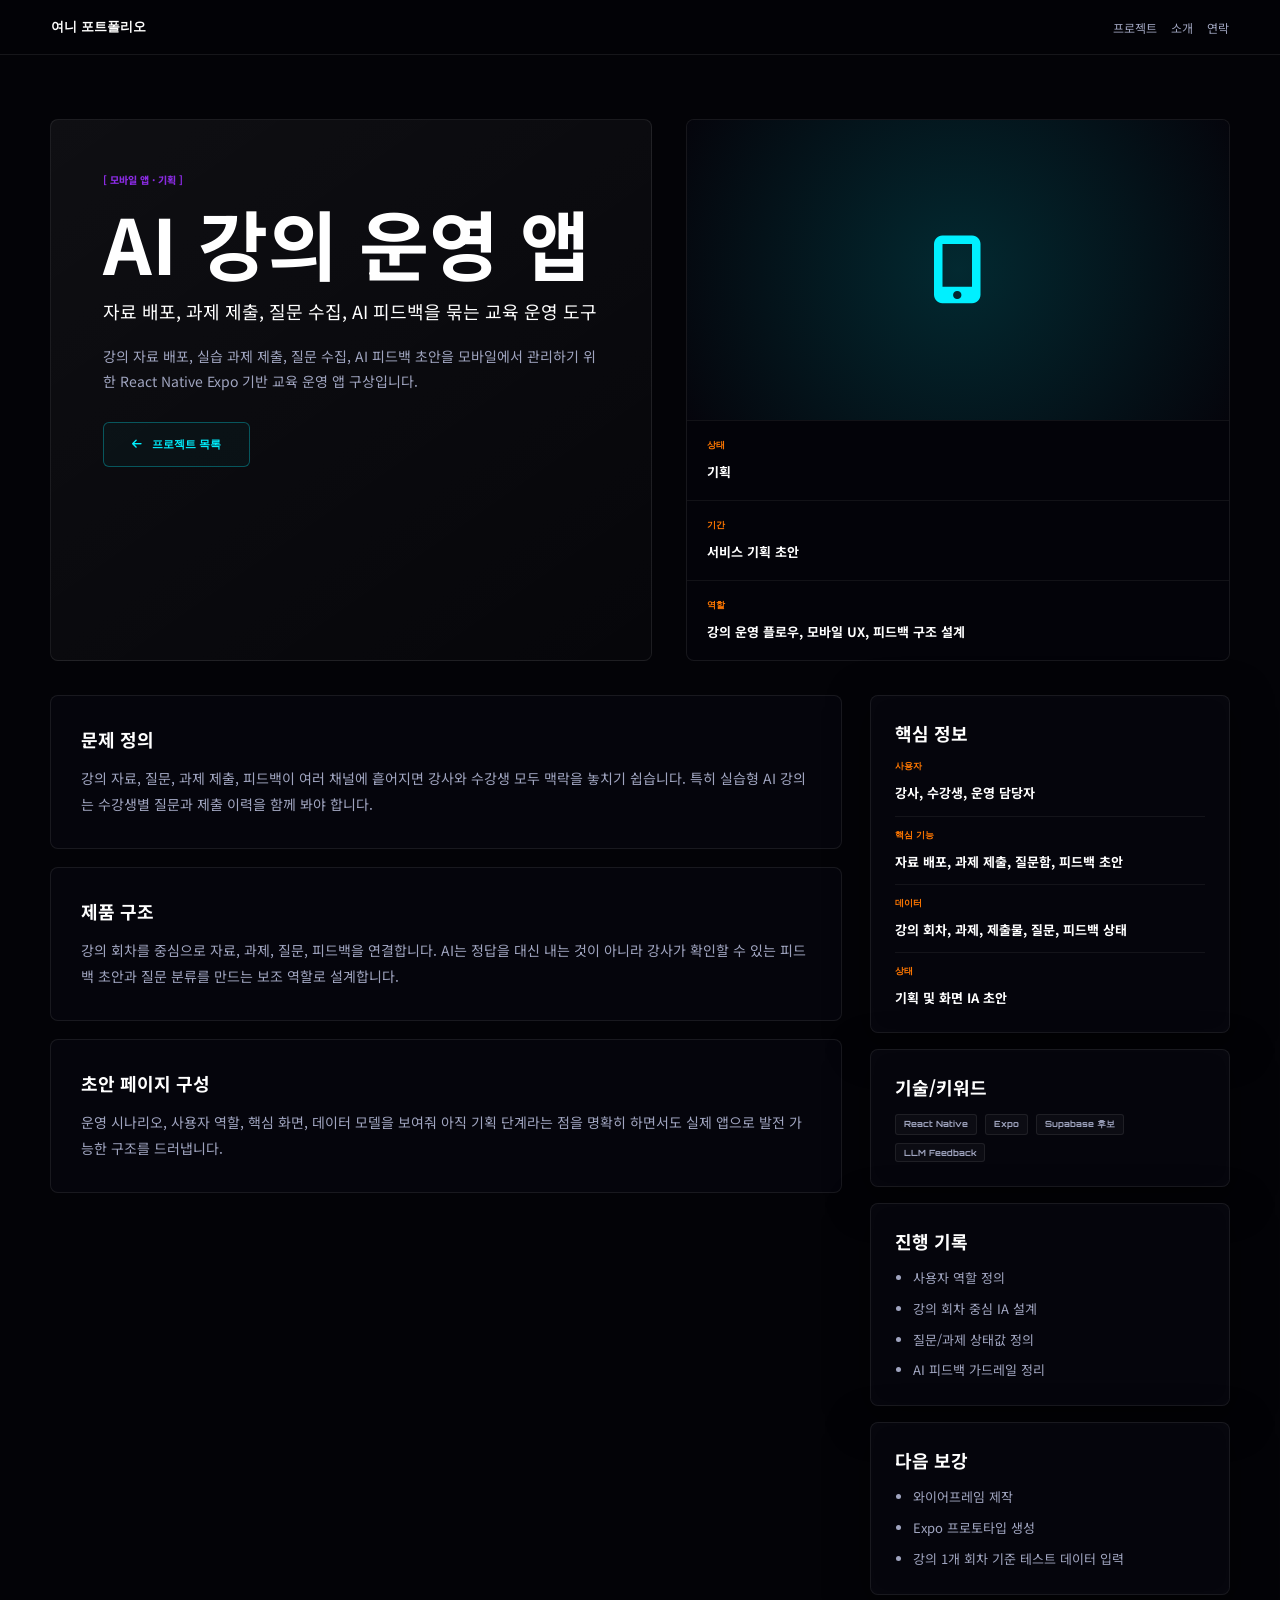
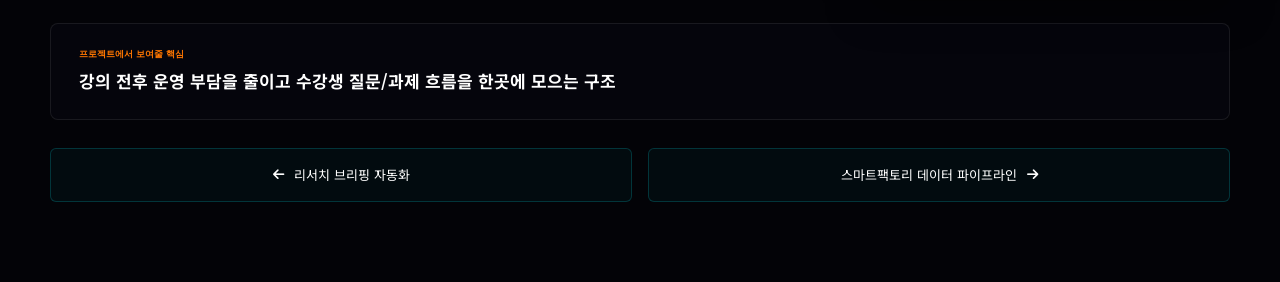
==== projects/lecture-app.html @ aa1ee716 "수정" ====
<!DOCTYPE html>
<html lang="ko">
<head>
  <meta charset="UTF-8">
  <meta name="viewport" content="width=device-width, initial-scale=1.0">
  <title>AI 강의 운영 앱 | 여니 프로젝트</title>
  <link rel="preconnect" href="https://fonts.googleapis.com">
  <link rel="preconnect" href="https://fonts.gstatic.com" crossorigin>
  <link href="https://fonts.googleapis.com/css2?family=Noto+Sans+KR:wght@300;400;500;700;900&family=Orbitron:wght@400;600;800;900&display=swap" rel="stylesheet">
  <link rel="stylesheet" href="https://cdnjs.cloudflare.com/ajax/libs/font-awesome/6.4.0/css/all.min.css">
  <link rel="stylesheet" href="../style.css?v=20260526l">
</head>
<body class="project-detail-page" data-project="lecture-app">
  <div id="project-detail-root"></div>
  <script src="../projects-data.js?v=20260526l"></script>
  <script src="../project-detail.js?v=20260526l"></script>
</body>
</html>
---- style.css ----
﻿/* ==========================================================================
   NEON HUD DESIGN SYSTEM & VARIABLES
   ========================================================================== */
:root {
  /* Color Palette */
  --bg-dark: #030307;
  --bg-dark-rgb: 3, 3, 7;
  --bg-panel: rgba(10, 10, 20, 0.45);
  
  --neon-cyan: #00f0ff;
  --neon-cyan-rgb: 0, 240, 255;
  --neon-purple: #8a2be2;
  --neon-purple-rgb: 138, 43, 226;
  --neon-pink: #ff007f;
  --neon-orange: #ff7700;
  --neon-orange-rgb: 255, 119, 0;
  
  --text-white: #ffffff;
  --text-gray: #a0a5c0;
  --text-dark: #404560;
  
  /* Fonts */
  --font-hud: 'Orbitron', sans-serif;
  --font-body: 'Noto Sans KR', sans-serif;
  
  /* Transitions */
  --transition-fast: 0.2s cubic-bezier(0.25, 0.8, 0.25, 1);
  --transition-normal: 0.4s cubic-bezier(0.25, 0.8, 0.25, 1);
  --transition-slow: 0.8s cubic-bezier(0.25, 0.8, 0.25, 1);
}

/* ==========================================================================
   RESET & BASE STYLES
   ========================================================================== */
* {
  box-sizing: border-box;
  margin: 0;
  padding: 0;
  -webkit-tap-highlight-color: transparent;
}

html, body {
  width: 100%;
  min-height: 100%;
  background-color: var(--bg-dark);
  font-family: var(--font-body);
  color: var(--text-white);
  overflow-x: hidden;
  scrollbar-width: none; /* Firefox */
}

html::-webkit-scrollbar,
body::-webkit-scrollbar {
  display: none; /* Chrome, Safari, Opera */
}

body.loading-state {
  overflow: hidden;
}

.neon-cyan { color: var(--neon-cyan); }
.neon-purple { color: var(--neon-purple); }
.neon-orange { color: var(--neon-orange); }

/* ==========================================================================
   CUSTOM HUD CURSOR
   ========================================================================== */
.custom-cursor {
  position: fixed;
  top: 0;
  left: 0;
  width: 100%;
  height: 100%;
  pointer-events: none;
  z-index: 9999;
}

.cursor-dot {
  position: absolute;
  width: 6px;
  height: 6px;
  background-color: var(--neon-cyan);
  border-radius: 50%;
  transform: translate(-50%, -50%);
  transition: width 0.1s, height 0.1s;
  box-shadow: 0 0 10px var(--neon-cyan);
}

.cursor-circle {
  position: absolute;
  width: 32px;
  height: 32px;
  border: 1px solid rgba(var(--neon-cyan-rgb), 0.3);
  border-radius: 50%;
  transform: translate(-50%, -50%);
  transition: transform 0.08s ease-out, width 0.3s, height 0.3s, border-color 0.3s;
}

.cursor-circle .crosshair-x,
.cursor-circle .crosshair-y {
  position: absolute;
  background-color: rgba(var(--neon-cyan-rgb), 0.5);
}

.cursor-circle .crosshair-x {
  top: 50%;
  left: -4px;
  width: 4px;
  height: 1px;
  transform: translateY(-50%);
}

.cursor-circle .crosshair-x::after {
  content: '';
  position: absolute;
  top: 50%;
  right: -36px;
  width: 4px;
  height: 1px;
  background-color: rgba(var(--neon-cyan-rgb), 0.5);
  transform: translateY(-50%);
}

.cursor-circle .crosshair-y {
  top: -4px;
  left: 50%;
  width: 1px;
  height: 4px;
  transform: translateX(-50%);
}

.cursor-circle .crosshair-y::after {
  content: '';
  position: absolute;
  bottom: -36px;
  left: 50%;
  width: 1px;
  height: 4px;
  background-color: rgba(var(--neon-cyan-rgb), 0.5);
  transform: translateX(-50%);
}

/* Cursor Hover States */
body.hover-link .cursor-dot {
  width: 10px;
  height: 10px;
  background-color: var(--neon-purple);
  box-shadow: 0 0 15px var(--neon-purple);
}

body.hover-link .cursor-circle {
  width: 48px;
  height: 48px;
  border-color: rgba(var(--neon-purple-rgb), 0.8);
  transform: translate(-50%, -50%) rotate(45deg);
}

/* Hide native cursor on desktop */
@media (pointer: fine) {
  html, body, a, button, select, textarea, input {
    cursor: none !important;
  }
}

/* Mobile Cursor Support */
@media (max-width: 1024px) {
  .custom-cursor {
    display: none;
  }
}

/* ==========================================================================
   SYSTEM INITIATION / LOADING SCREEN
   ========================================================================== */
.loading-screen {
  position: fixed;
  top: 0;
  left: 0;
  width: 100%;
  height: 100%;
  background-color: #020204;
  z-index: 1000;
  display: flex;
  align-items: center;
  justify-content: center;
  padding: 20px;
}

.loading-container {
  width: 100%;
  max-width: 550px;
  background: rgba(10, 10, 18, 0.85);
  border: 1px solid rgba(var(--neon-cyan-rgb), 0.2);
  border-radius: 8px;
  box-shadow: 0 0 40px rgba(0, 0, 0, 0.8), inset 0 0 20px rgba(var(--neon-cyan-rgb), 0.05);
  position: relative;
  overflow: hidden;
  backdrop-filter: blur(20px);
}

.hud-scanner {
  position: absolute;
  top: 0;
  left: 0;
  width: 100%;
  height: 2px;
  background: linear-gradient(90deg, transparent, var(--neon-cyan), transparent);
  animation: scanning 3s linear infinite;
  opacity: 0.7;
}

.terminal-header {
  background: rgba(20, 20, 35, 0.6);
  padding: 12px 20px;
  border-bottom: 1px solid rgba(var(--neon-cyan-rgb), 0.1);
  display: flex;
  align-items: center;
  gap: 8px;
}

.terminal-header .dot {
  width: 10px;
  height: 10px;
  border-radius: 50%;
  display: inline-block;
}

.terminal-header .dot.red { background-color: #ff5f56; }
.terminal-header .dot.yellow { background-color: #ffbd2e; }
.terminal-header .dot.green { background-color: #27c93f; }

.terminal-title {
  font-family: var(--font-hud);
  font-size: 11px;
  font-weight: 700;
  letter-spacing: 0;
  color: var(--text-gray);
  margin-left: auto;
}

.loading-content {
  padding: 30px;
  display: flex;
  flex-direction: column;
  align-items: center;
}

.loading-content h1 {
  font-family: var(--font-body);
  font-size: 24px;
  font-weight: 900;
  letter-spacing: 0;
  color: #fff;
  margin-bottom: 25px;
}

.progress-bar-container {
  width: 100%;
  height: 6px;
  background: rgba(255, 255, 255, 0.05);
  border-radius: 3px;
  overflow: hidden;
  margin-bottom: 20px;
  border: 1px solid rgba(255, 255, 255, 0.05);
}

.progress-bar {
  width: 0%;
  height: 100%;
  background: linear-gradient(90deg, var(--neon-purple), var(--neon-cyan));
  box-shadow: 0 0 10px var(--neon-cyan);
  transition: width 0.1s linear;
}

.status-logs {
  width: 100%;
  height: 120px;
  background: rgba(0, 0, 0, 0.4);
  border: 1px solid rgba(255, 255, 255, 0.05);
  border-radius: 4px;
  padding: 15px;
  font-family: monospace;
  font-size: 11px;
  color: var(--neon-cyan);
  overflow-y: hidden;
  margin-bottom: 25px;
  text-align: left;
}

.status-log {
  margin-bottom: 6px;
  opacity: 0;
  transform: translateY(5px);
  animation: printLog 0.3s forwards;
}

.btn-enter {
  width: 100%;
  background: transparent;
  border: 1px solid var(--neon-cyan);
  color: var(--neon-cyan);
  font-family: var(--font-body);
  font-size: 13px;
  font-weight: 800;
  padding: 14px;
  border-radius: 4px;
  letter-spacing: 0;
  transition: all 0.3s ease;
  box-shadow: 0 0 10px rgba(var(--neon-cyan-rgb), 0.1);
}

.btn-enter:not(.disabled):hover {
  background: var(--neon-cyan);
  color: #000;
  box-shadow: 0 0 20px var(--neon-cyan);
  text-shadow: none;
}

.btn-enter.disabled {
  opacity: 0.3;
  border-color: var(--text-dark);
  color: var(--text-dark);
}

/* Animations */
@keyframes scanning {
  0% { top: 0; }
  50% { top: 100%; }
  100% { top: 0; }
}

@keyframes printLog {
  to {
    opacity: 0.8;
    transform: translateY(0);
  }
}

/* ==========================================================================
   WebGL Canvas
   ========================================================================== */
.webgl-canvas {
  position: fixed;
  top: 0;
  left: 0;
  width: 100%;
  height: 100%;
  z-index: 1;
  pointer-events: none;
  background-color: var(--bg-dark);
}

body.no-webgl .webgl-canvas {
  background:
    radial-gradient(circle at 20% 20%, rgba(var(--neon-cyan-rgb), 0.14), transparent 32%),
    radial-gradient(circle at 78% 30%, rgba(var(--neon-purple-rgb), 0.13), transparent 34%),
    linear-gradient(135deg, rgba(255, 255, 255, 0.035) 1px, transparent 1px);
  background-color: var(--bg-dark);
  background-size: auto, auto, 42px 42px;
}

/* ==========================================================================
   GLOBAL HUD OVERLAY (HEADER & CONTROLS)
   ========================================================================== */
.hud-header {
  position: fixed;
  top: 0;
  left: 0;
  width: 100%;
  padding: 25px 40px;
  display: flex;
  justify-content: space-between;
  align-items: center;
  z-index: 100;
  pointer-events: auto;
}

.hud-logo-container, .hud-nav, .hud-controls {
  pointer-events: auto;
}

.hud-logo-container {
  display: flex;
  align-items: center;
  gap: 15px;
}

.hud-logo {
  font-family: var(--font-body);
  font-size: 17px;
  font-weight: 900;
  letter-spacing: 0;
  color: #fff;
  text-shadow: 0 0 8px rgba(255, 255, 255, 0.5);
}

.hud-line {
  width: 1px;
  height: 20px;
  background-color: rgba(255, 255, 255, 0.15);
}

.hud-subtitle {
  font-family: var(--font-body);
  font-size: 9px;
  font-weight: 600;
  letter-spacing: 0;
  color: var(--neon-cyan);
}

/* HUD Navigation */
.hud-nav {
  display: flex;
  background: rgba(10, 10, 20, 0.6);
  border: 1px solid rgba(255, 255, 255, 0.05);
  border-radius: 30px;
  padding: 6px;
  backdrop-filter: blur(12px);
  box-shadow: 0 4px 20px rgba(0, 0, 0, 0.3);
}

.nav-item {
  color: var(--text-gray);
  text-decoration: none;
  font-family: var(--font-body);
  font-size: 11px;
  font-weight: 700;
  letter-spacing: 0;
  padding: 8px 13px;
  border-radius: 20px;
  transition: all var(--transition-fast);
  display: flex;
  align-items: center;
  gap: 6px;
}

.nav-num {
  font-size: 8px;
  color: var(--text-dark);
  transition: color var(--transition-fast);
}

.nav-item:hover, .nav-item.active {
  color: var(--neon-cyan);
}

.nav-item.active {
  background: rgba(var(--neon-cyan-rgb), 0.1);
  border: 1px solid rgba(var(--neon-cyan-rgb), 0.2);
}

.nav-item.active .nav-num {
  color: var(--neon-cyan);
}

/* Audio Toggle Button */
.audio-btn {
  background: rgba(10, 10, 20, 0.6);
  border: 1px solid rgba(var(--neon-purple-rgb), 0.3);
  border-radius: 4px;
  color: var(--text-white);
  padding: 8px 15px;
  font-family: var(--font-hud);
  font-size: 9px;
  font-weight: 800;
  letter-spacing: 0;
  display: flex;
  align-items: center;
  gap: 8px;
  box-shadow: 0 0 10px rgba(var(--neon-purple-rgb), 0.05);
}

.audio-btn i {
  font-size: 12px;
  color: var(--neon-purple);
}

.audio-btn.active {
  border-color: var(--neon-cyan);
  box-shadow: 0 0 15px rgba(var(--neon-cyan-rgb), 0.2);
}

.audio-btn.active i {
  color: var(--neon-cyan);
  animation: pulseVolume 1.2s ease-in-out infinite alternate;
}

@keyframes pulseVolume {
  to { transform: scale(1.15); opacity: 0.8; }
}

/* ==========================================================================
   SIDE HUD INDICATOR
   ========================================================================== */
.side-hud-indicator {
  position: fixed;
  right: 40px;
  top: 50%;
  transform: translateY(-50%);
  z-index: 100;
  display: flex;
  flex-direction: column;
  align-items: center;
  gap: 20px;
  pointer-events: none;
}

.indicator-bar {
  width: 2px;
  height: 120px;
  background: rgba(255, 255, 255, 0.05);
  position: relative;
  border-radius: 1px;
}

.indicator-fill {
  width: 100%;
  height: 0%;
  background: linear-gradient(to bottom, var(--neon-purple), var(--neon-cyan));
  position: absolute;
  top: 0;
  left: 0;
  border-radius: 1px;
  box-shadow: 0 0 8px var(--neon-cyan);
  transition: height 0.1s ease-out;
}

.section-bullets {
  display: flex;
  flex-direction: column;
  gap: 15px;
  pointer-events: auto;
}

.bullet {
  width: 6px;
  height: 6px;
  background-color: var(--text-dark);
  border-radius: 50%;
  transition: all var(--transition-fast);
}

.bullet:hover, .bullet.active {
  background-color: var(--neon-cyan);
  box-shadow: 0 0 10px var(--neon-cyan);
  transform: scale(1.5);
}

.coordinate-display {
  display: flex;
  flex-direction: column;
  gap: 4px;
  font-family: var(--font-hud);
  font-size: 8px;
  font-weight: 600;
  letter-spacing: 0;
  color: var(--text-gray);
  margin-top: 10px;
  text-align: right;
}

/* ==========================================================================
   SCROLL STRUCTURE & GLOBAL SECTION LAYOUT
   ========================================================================== */
.scroll-container {
  position: relative;
  width: 100%;
  z-index: 5;
}

.panel {
  width: 100%;
  min-height: 100vh;
  display: flex;
  align-items: center;
  justify-content: center;
  position: relative;
  padding: 80px 40px;
}

.content-wrapper {
  width: 100%;
  max-width: 1200px;
  margin: 0 auto;
  pointer-events: auto;
  opacity: 1;
  transform: translateY(0);
}

/* Section Glow Accents */
.section-glow {
  position: absolute;
  width: min(500px, 75vw);
  height: min(500px, 75vw);
  border-radius: 50%;
  filter: blur(120px);
  opacity: 0.08;
  pointer-events: none;
  z-index: -1;
}

.hero-glow {
  background-color: var(--neon-cyan);
  top: 10%;
  left: 10%;
}

/* Section Header Formats */
.section-header {
  margin-bottom: 50px;
}

.section-tag {
  font-family: var(--font-body);
  font-size: 10px;
  font-weight: 800;
  letter-spacing: 0;
  color: var(--neon-purple);
  display: block;
  margin-bottom: 8px;
}

.section-title {
  font-family: var(--font-body);
  font-size: 38px;
  font-weight: 900;
  letter-spacing: 0;
  text-shadow: 0 0 15px rgba(255, 255, 255, 0.1);
}

.title-line {
  width: 60px;
  height: 2px;
  background: linear-gradient(90deg, var(--neon-purple), var(--neon-cyan));
  margin: 15px auto 0;
  border-radius: 1px;
}

/* Text Gradients */
.text-gradient-purple {
  background: linear-gradient(135deg, #fff 30%, var(--neon-purple) 100%);
  -webkit-background-clip: text;
  -webkit-text-fill-color: transparent;
}

.text-gradient-cyan {
  background: linear-gradient(135deg, #fff 30%, var(--neon-cyan) 100%);
  -webkit-background-clip: text;
  -webkit-text-fill-color: transparent;
}

/* Generic Glassmorphism Cards */
.hud-card {
  background: var(--bg-panel);
  border: 1px solid rgba(255, 255, 255, 0.05);
  border-radius: 8px;
  backdrop-filter: blur(16px);
  -webkit-backdrop-filter: blur(16px);
  box-shadow: 0 10px 40px rgba(0, 0, 0, 0.5), inset 0 0 20px rgba(255, 255, 255, 0.02);
  transition: border-color 0.4s, box-shadow 0.4s, transform 0.4s;
  overflow: hidden;
}

/* HUD Button */
.hud-btn {
  display: inline-flex;
  align-items: center;
  gap: 10px;
  padding: 14px 28px;
  border-radius: 6px;
  font-family: var(--font-hud);
  font-size: 11px;
  font-weight: 800;
  letter-spacing: 0;
  text-decoration: none;
  transition: all 0.3s ease;
  border: 1px solid rgba(255, 255, 255, 0.1);
  color: var(--text-white);
  background: rgba(255, 255, 255, 0.02);
}

.hud-btn.primary {
  background: rgba(var(--neon-cyan-rgb), 0.03);
  border-color: rgba(var(--neon-cyan-rgb), 0.3);
  color: var(--neon-cyan);
}

.hud-btn.primary:hover {
  background: var(--neon-cyan);
  color: #000;
  box-shadow: 0 0 25px rgba(var(--neon-cyan-rgb), 0.6);
  border-color: var(--neon-cyan);
  text-shadow: none;
}

.hud-btn.secondary {
  border-color: rgba(var(--neon-purple-rgb), 0.24);
  color: var(--text-white);
  background: rgba(var(--neon-purple-rgb), 0.04);
}

.hud-btn.secondary:hover {
  border-color: var(--neon-purple);
  color: #fff;
  box-shadow: 0 0 20px rgba(var(--neon-purple-rgb), 0.35);
  background: rgba(var(--neon-purple-rgb), 0.18);
}

.hud-btn.mini {
  padding: 6px 12px;
  font-size: 9px;
  border-radius: 4px;
}

/* ==========================================================================
   1. HERO SECTION
   ========================================================================== */
.hero-panel {
  position: relative;
  overflow: hidden;
}

.hero-intro-box {
  max-width: 650px;
  padding: 50px;
  background: rgba(3, 3, 8, 0.55);
  position: relative;
}

/* Corner bracket decorations */
[class^="hud-corner-"] {
  position: absolute;
  width: 16px;
  height: 16px;
  border: 2px solid var(--neon-cyan);
  pointer-events: none;
}

.hud-corner-top-left { top: 0; left: 0; border-right: none; border-bottom: none; }
.hud-corner-top-right { top: 0; right: 0; border-left: none; border-bottom: none; border-color: var(--neon-purple); }
.hud-corner-bottom-left { bottom: 0; left: 0; border-right: none; border-top: none; border-color: var(--neon-purple); }
.hud-corner-bottom-right { bottom: 0; right: 0; border-left: none; border-top: none; }

.hud-tag {
  font-family: var(--font-body);
  font-size: 10px;
  font-weight: 800;
  letter-spacing: 0;
  color: var(--neon-purple);
  margin-bottom: 20px;
  display: block;
}

.hero-title {
  font-family: var(--font-body);
  font-size: 52px;
  font-weight: 900;
  line-height: 1.1;
  letter-spacing: 0;
  margin-bottom: 25px;
}

.hero-lead {
  font-size: 15px;
  line-height: 1.7;
  color: var(--text-gray);
  margin-bottom: 24px;
  font-weight: 400;
}

.hero-signal-grid {
  display: grid;
  grid-template-columns: repeat(3, minmax(0, 1fr));
  gap: 10px;
  margin-bottom: 24px;
}

.hero-signal {
  border: 1px solid rgba(255, 255, 255, 0.08);
  background: linear-gradient(180deg, rgba(255, 255, 255, 0.045), rgba(255, 255, 255, 0.015));
  border-radius: 8px;
  padding: 13px 12px;
  min-height: 72px;
}

.signal-value {
  display: block;
  font-family: var(--font-hud);
  font-size: 18px;
  font-weight: 900;
  letter-spacing: 0;
  color: var(--neon-cyan);
  margin-bottom: 6px;
}

.signal-label {
  display: block;
  font-size: 11px;
  line-height: 1.35;
  color: var(--text-gray);
}

.hero-badge-container {
  display: flex;
  flex-wrap: wrap;
  gap: 12px;
  margin-bottom: 35px;
}

.hero-badge {
  background: rgba(255, 255, 255, 0.03);
  border: 1px solid rgba(255, 255, 255, 0.08);
  padding: 6px 14px;
  border-radius: 20px;
  font-size: 11px;
  color: var(--text-white);
  display: flex;
  align-items: center;
  gap: 8px;
}

.hero-badge i {
  color: var(--neon-cyan);
}

.hero-actions {
  display: flex;
  flex-wrap: wrap;
  gap: 12px;
}

/* Mouse Scroll Down Indicator */
.scroll-down-hint {
  position: absolute;
  bottom: 40px;
  left: 50%;
  transform: translateX(-50%);
  display: flex;
  flex-direction: column;
  align-items: center;
  gap: 10px;
  z-index: 10;
}

.scroll-text {
  font-family: var(--font-hud);
  font-size: 8px;
  font-weight: 700;
  letter-spacing: 0;
  color: var(--text-gray);
  opacity: 0.6;
}

.scroll-mouse {
  width: 18px;
  height: 30px;
  border: 1.5px solid rgba(255, 255, 255, 0.3);
  border-radius: 10px;
  position: relative;
}

.scroll-wheel {
  width: 2px;
  height: 6px;
  background-color: var(--neon-cyan);
  border-radius: 1px;
  position: absolute;
  top: 6px;
  left: 50%;
  transform: translateX(-50%);
  animation: wheelScroll 1.8s ease-in-out infinite;
}

@keyframes wheelScroll {
  0% { top: 6px; opacity: 1; }
  80% { top: 16px; opacity: 0; }
  100% { top: 6px; opacity: 0; }
}

/* ==========================================================================
   2. ABOUT SECTION
   ========================================================================== */
.about-grid {
  display: grid;
  grid-template-columns: 1.1fr 1.9fr;
  gap: 40px;
  align-items: start;
}

/* Profile Card Styling */
.profile-card {
  padding: 40px 30px;
  text-align: center;
  position: relative;
  border-color: rgba(var(--neon-cyan-rgb), 0.1);
}

.profile-card:hover {
  border-color: rgba(var(--neon-cyan-rgb), 0.3);
  box-shadow: 0 15px 40px rgba(var(--neon-cyan-rgb), 0.1);
}

.profile-glow {
  position: absolute;
  top: 0;
  left: 50%;
  width: 140px;
  height: 140px;
  background: radial-gradient(circle, rgba(var(--neon-cyan-rgb), 0.15) 0%, transparent 70%);
  transform: translateX(-50%) translateY(-30%);
  pointer-events: none;
}

.avatar-container {
  width: 110px;
  height: 110px;
  margin: 0 auto 25px;
  position: relative;
}

.avatar-hud-ring {
  position: absolute;
  top: -8px;
  left: -8px;
  width: 126px;
  height: 126px;
  border: 1px dashed rgba(var(--neon-cyan-rgb), 0.3);
  border-radius: 50%;
  animation: rotateDashed 20s linear infinite;
}

@keyframes rotateDashed {
  to { transform: rotate(360deg); }
}

.avatar-placeholder {
  width: 100%;
  height: 100%;
  border-radius: 50%;
  background: radial-gradient(circle, rgba(20, 30, 50, 0.8) 0%, rgba(5, 5, 10, 0.9) 100%);
  border: 1px solid rgba(var(--neon-cyan-rgb), 0.4);
  display: flex;
  align-items: center;
  justify-content: center;
}

.avatar-placeholder i {
  font-size: 40px;
  color: var(--neon-cyan);
  text-shadow: 0 0 15px var(--neon-cyan);
}

.profile-name {
  font-size: 22px;
  font-weight: 700;
  margin-bottom: 6px;
}

.profile-sub {
  font-size: 12px;
  color: var(--neon-cyan);
  font-family: var(--font-hud);
  letter-spacing: 0;
  margin-bottom: 25px;
}

.profile-divider {
  width: 80%;
  height: 1px;
  background: linear-gradient(90deg, transparent, rgba(255, 255, 255, 0.1), transparent);
  margin: 0 auto 25px;
}

.profile-details {
  text-align: left;
  font-size: 13px;
  line-height: 1.8;
  color: var(--text-gray);
}

.profile-details p {
  margin-bottom: 12px;
}

.profile-status-grid {
  display: grid;
  grid-template-columns: repeat(2, minmax(0, 1fr));
  gap: 10px;
  margin-top: 24px;
}

.profile-status-grid div {
  border: 1px solid rgba(var(--neon-cyan-rgb), 0.12);
  background: rgba(var(--neon-cyan-rgb), 0.025);
  border-radius: 8px;
  padding: 12px;
  text-align: left;
}

.profile-status-grid span {
  display: block;
  font-family: var(--font-hud);
  font-size: 8px;
  letter-spacing: 0;
  color: var(--neon-cyan);
  margin-bottom: 6px;
}

.profile-status-grid strong {
  display: block;
  font-size: 12px;
  line-height: 1.35;
  color: #fff;
}

/* Core Identity Cards */
.about-core-container {
  display: flex;
  flex-direction: column;
  gap: 20px;
}

.core-card {
  display: flex;
  align-items: center;
  padding: 30px;
  gap: 25px;
}

.core-card:hover {
  transform: translateX(10px);
}

.research-core { border-left: 3px solid var(--neon-purple); }
.dev-core { border-left: 3px solid var(--neon-cyan); }
.edu-core { border-left: 3px solid var(--neon-pink); }

.core-icon-box {
  width: 50px;
  height: 50px;
  border-radius: 8px;
  background: rgba(255, 255, 255, 0.02);
  border: 1px solid rgba(255, 255, 255, 0.08);
  display: flex;
  align-items: center;
  justify-content: center;
  font-size: 20px;
  flex-shrink: 0;
}

.research-core .core-icon-box i { color: var(--neon-purple); text-shadow: 0 0 10px var(--neon-purple); }
.dev-core .core-icon-box i { color: var(--neon-cyan); text-shadow: 0 0 10px var(--neon-cyan); }
.edu-core .core-icon-box i { color: var(--neon-pink); text-shadow: 0 0 10px var(--neon-pink); }

.core-text h4 {
  font-family: var(--font-hud);
  font-size: 13px;
  font-weight: 800;
  letter-spacing: 0;
  margin-bottom: 8px;
  color: #fff;
}

.core-text p {
  font-size: 13px;
  line-height: 1.7;
  color: var(--text-gray);
}

.identity-manifesto {
  margin-top: 30px;
  padding: 28px 32px;
  display: grid;
  grid-template-columns: minmax(240px, 0.85fr) 1.15fr;
  gap: 28px;
  align-items: center;
  border-color: rgba(var(--neon-cyan-rgb), 0.1);
}

.manifesto-node {
  position: relative;
  padding-left: 18px;
}

.manifesto-node::before {
  content: "";
  position: absolute;
  left: 0;
  top: 4px;
  bottom: 4px;
  width: 3px;
  border-radius: 2px;
  background: linear-gradient(180deg, var(--neon-cyan), var(--neon-purple));
  box-shadow: 0 0 14px rgba(var(--neon-cyan-rgb), 0.45);
}

.manifesto-kicker {
  display: block;
  font-family: var(--font-hud);
  font-size: 9px;
  font-weight: 800;
  letter-spacing: 0;
  color: var(--neon-purple);
  margin-bottom: 10px;
}

.manifesto-node strong {
  display: block;
  font-size: 19px;
  line-height: 1.55;
  color: #fff;
}

.identity-manifesto p {
  font-size: 13.5px;
  line-height: 1.85;
  color: var(--text-gray);
}

/* ==========================================================================
   3. RESEARCH SECTION
   ========================================================================== */
.research-panel {
  position: relative;
}

.research-visual-info {
  margin-bottom: 30px;
  text-align: center;
}

.visual-guide {
  font-size: 12px;
  color: var(--neon-cyan);
  font-style: italic;
}

.research-flow {
  display: grid;
  grid-template-columns: 1fr 44px 1fr 44px 1fr;
  align-items: stretch;
  gap: 0;
  padding: 24px;
  margin-bottom: 30px;
  border-color: rgba(var(--neon-cyan-rgb), 0.09);
}

.flow-step {
  min-height: 120px;
  padding: 18px;
  border-radius: 8px;
  background: rgba(255, 255, 255, 0.025);
}

.flow-step span {
  display: block;
  font-family: var(--font-hud);
  font-size: 10px;
  font-weight: 900;
  color: var(--neon-cyan);
  margin-bottom: 10px;
}

.flow-step strong {
  display: block;
  font-family: var(--font-hud);
  font-size: 13px;
  letter-spacing: 0;
  color: #fff;
  margin-bottom: 8px;
}

.flow-step p {
  font-size: 12.5px;
  line-height: 1.65;
  color: var(--text-gray);
}

.flow-line {
  align-self: center;
  height: 1px;
  background: linear-gradient(90deg, rgba(var(--neon-cyan-rgb), 0.2), rgba(var(--neon-purple-rgb), 0.5));
  box-shadow: 0 0 12px rgba(var(--neon-purple-rgb), 0.25);
}

.research-cards-grid {
  display: grid;
  grid-template-columns: repeat(2, 1fr);
  gap: 30px;
}

.research-card {
  padding: 35px;
  position: relative;
  border-color: rgba(var(--neon-purple-rgb), 0.1);
  transition: all 0.5s ease;
}

.research-card:hover {
  border-color: rgba(var(--neon-purple-rgb), 0.4);
  box-shadow: 0 15px 40px rgba(var(--neon-purple-rgb), 0.15);
  transform: translateY(-8px);
}

.card-num {
  font-family: var(--font-hud);
  font-size: 42px;
  font-weight: 900;
  color: rgba(255, 255, 255, 0.02);
  position: absolute;
  top: 15px;
  right: 25px;
  transition: color 0.4s;
}

.research-card:hover .card-num {
  color: rgba(var(--neon-purple-rgb), 0.15);
}

.card-title {
  font-size: 20px;
  font-weight: 700;
  margin-bottom: 15px;
  color: #fff;
}

.card-desc {
  font-size: 13px;
  line-height: 1.7;
  color: var(--text-gray);
  margin-bottom: 20px;
}

.card-tags {
  display: flex;
  flex-wrap: wrap;
  gap: 8px;
}

.card-tags span {
  font-family: var(--font-hud);
  font-size: 9px;
  font-weight: 700;
  padding: 4px 10px;
  border-radius: 4px;
  background: rgba(var(--neon-purple-rgb), 0.08);
  border: 1px solid rgba(var(--neon-purple-rgb), 0.15);
  color: var(--neon-purple);
}

/* ==========================================================================
   4. LECTURE SECTION
   ========================================================================== */
.lecture-grid {
  display: grid;
  grid-template-columns: 1.3fr 1.7fr;
  gap: 40px;
}

.stats-dashboard {
  padding: 40px;
  border-color: rgba(var(--neon-cyan-rgb), 0.1);
}

.dashboard-title {
  font-family: var(--font-hud);
  font-size: 13px;
  font-weight: 800;
  letter-spacing: 0;
  margin-bottom: 35px;
}

.stats-container {
  display: flex;
  justify-content: space-between;
  margin-bottom: 40px;
}

.stat-box {
  text-align: center;
}

.stat-num {
  font-family: var(--font-hud);
  font-size: 40px;
  font-weight: 900;
  color: #fff;
  text-shadow: 0 0 15px rgba(255, 255, 255, 0.2);
}

.stat-unit {
  font-size: 16px;
  font-weight: 700;
  color: var(--neon-cyan);
}

.stat-label {
  font-size: 11px;
  color: var(--text-gray);
  margin-top: 6px;
  font-weight: 500;
}

.dashboard-chart-sim {
  border-top: 1px solid rgba(255, 255, 255, 0.05);
  padding-top: 30px;
}

.evidence-panel {
  display: grid;
  gap: 10px;
}

.evidence-row {
  display: grid;
  grid-template-columns: 92px 1fr;
  gap: 12px;
  align-items: center;
  padding: 12px;
  border: 1px solid rgba(var(--neon-cyan-rgb), 0.1);
  background: rgba(var(--neon-cyan-rgb), 0.02);
  border-radius: 8px;
}

.evidence-label {
  font-family: var(--font-hud);
  font-size: 8px;
  font-weight: 900;
  letter-spacing: 0;
  color: var(--neon-cyan);
}

.evidence-row strong {
  font-size: 12px;
  line-height: 1.55;
  color: #fff;
}

.education-signal {
  display: flex;
  flex-wrap: wrap;
  gap: 8px;
  margin-top: 8px;
}

.education-signal span {
  display: inline-flex;
  align-items: center;
  gap: 6px;
  font-size: 10.5px;
  color: var(--text-gray);
  border: 1px solid rgba(var(--neon-cyan-rgb), 0.12);
  background: rgba(var(--neon-cyan-rgb), 0.025);
  border-radius: 4px;
  padding: 6px 9px;
}

.chart-label {
  font-size: 11px;
  color: var(--text-gray);
  margin-bottom: 8px;
}

.pull-right {
  float: right;
}

.chart-bar-container {
  width: 100%;
  height: 4px;
  background: rgba(255, 255, 255, 0.05);
  border-radius: 2px;
  margin-bottom: 20px;
  overflow: hidden;
}

.chart-bar-fill {
  height: 100%;
  background: var(--neon-cyan);
  box-shadow: 0 0 10px var(--neon-cyan);
  border-radius: 2px;
}

.chart-bar-fill.purple-fill {
  background: var(--neon-purple);
  box-shadow: 0 0 10px var(--neon-purple);
}

.lecture-details-container {
  display: flex;
  flex-direction: column;
  gap: 20px;
}

.details-card {
  padding: 30px;
}

.details-card h3 {
  font-family: var(--font-hud);
  font-size: 13px;
  font-weight: 800;
  letter-spacing: 0;
  margin-bottom: 20px;
  color: #fff;
}

.lecture-topics {
  list-style: none;
}

.lecture-topics li {
  font-size: 13px;
  line-height: 1.8;
  margin-bottom: 12px;
  color: var(--text-gray);
  display: flex;
  align-items: center;
  gap: 12px;
}

.lecture-topics li i {
  color: var(--neon-cyan);
  font-size: 12px;
}

.philosophy-text {
  font-size: 14px;
  line-height: 1.8;
  color: var(--text-gray);
  font-style: italic;
}

.lecture-format-grid {
  display: grid;
  grid-template-columns: repeat(4, minmax(0, 1fr));
  gap: 10px;
}

.lecture-format-grid span {
  min-height: 54px;
  display: flex;
  align-items: center;
  justify-content: center;
  text-align: center;
  font-size: 12px;
  font-weight: 700;
  color: #fff;
  border: 1px solid rgba(var(--neon-cyan-rgb), 0.12);
  background: rgba(var(--neon-cyan-rgb), 0.025);
  border-radius: 8px;
}

/* ==========================================================================
   5. GAME PROJECT SECTION (MAIN SHOWCASE)
   ========================================================================== */
.game-panel {
  position: relative;
  background-color: rgba(4, 8, 10, 0.4);
}

.game-ambient-overlay {
  position: absolute;
  top: 0;
  left: 0;
  width: 100%;
  height: 100%;
  background: radial-gradient(circle at 70% 30%, rgba(var(--neon-orange-rgb), 0.05) 0%, transparent 60%);
  pointer-events: none;
  z-index: 1;
}

/* Korean Traditional Typography Fusion */
.kr-traditional {
  font-family: var(--font-body);
  font-weight: 900;
  letter-spacing: 0;
  background: linear-gradient(135deg, #fff 40%, var(--neon-orange) 100%);
  -webkit-background-clip: text;
  -webkit-text-fill-color: transparent;
}

.traditional-line {
  background: linear-gradient(90deg, transparent, var(--neon-orange), transparent);
  width: 150px;
}

.game-showcase-container {
  display: grid;
  grid-template-columns: 1.3fr 1.7fr;
  gap: 40px;
  position: relative;
  z-index: 10;
}

/* Traditional UI Frame Layout */
.traditional-frame {
  padding: 40px;
  background: rgba(10, 8, 5, 0.6);
  border: 1px solid rgba(var(--neon-orange-rgb), 0.15);
  border-radius: 8px;
  box-shadow: 0 10px 40px rgba(0, 0, 0, 0.6), inset 0 0 30px rgba(var(--neon-orange-rgb), 0.02);
  backdrop-filter: blur(16px);
  -webkit-backdrop-filter: blur(16px);
  height: 100%;
}

.trad-tag {
  font-family: var(--font-hud);
  font-size: 10px;
  font-weight: 800;
  letter-spacing: 0;
  color: var(--neon-orange);
  margin-bottom: 15px;
  display: block;
}

.game-title {
  font-size: 26px;
  font-weight: 800;
  margin-bottom: 8px;
  color: #fff;
  letter-spacing: 0;
}

.game-tagline {
  font-size: 13px;
  line-height: 1.6;
  color: #e0d0b0;
  margin-bottom: 25px;
  font-weight: 300;
  font-style: italic;
}

.game-description {
  font-size: 13px;
  line-height: 1.8;
  color: var(--text-gray);
  margin-bottom: 30px;
}

.game-description p {
  margin-bottom: 15px;
}

.lore-fact-grid {
  display: grid;
  grid-template-columns: 1fr;
  gap: 8px;
  margin: 0 0 24px;
}

.lore-fact-grid div {
  border: 1px solid rgba(var(--neon-orange-rgb), 0.14);
  background: rgba(var(--neon-orange-rgb), 0.035);
  border-radius: 8px;
  padding: 11px 13px;
}

.lore-fact-grid span {
  display: block;
  font-family: var(--font-hud);
  font-size: 8px;
  font-weight: 900;
  letter-spacing: 0;
  color: var(--neon-orange);
  margin-bottom: 5px;
}

.lore-fact-grid strong {
  display: block;
  font-size: 12px;
  line-height: 1.45;
  color: #f4e6d0;
}

.game-features {
  display: grid;
  grid-template-columns: repeat(2, 1fr);
  gap: 12px;
  margin-bottom: 30px;
}

.feature-badge {
  font-size: 11px;
  color: #e0d0b0;
  background: rgba(var(--neon-orange-rgb), 0.05);
  border: 1px solid rgba(var(--neon-orange-rgb), 0.15);
  padding: 8px 12px;
  border-radius: 4px;
  display: flex;
  align-items: center;
  gap: 8px;
}

.feature-badge i {
  color: var(--neon-orange);
}

.game-roadmap {
  display: grid;
  grid-template-columns: 1fr;
  gap: 8px;
  margin: -6px 0 24px;
}

.roadmap-item {
  display: grid;
  grid-template-columns: 70px 1fr;
  align-items: center;
  gap: 12px;
  padding: 9px 12px;
  border-left: 2px solid rgba(var(--neon-orange-rgb), 0.22);
  background: rgba(0, 0, 0, 0.18);
}

.roadmap-item.active {
  border-left-color: var(--neon-orange);
  background: rgba(var(--neon-orange-rgb), 0.055);
}

.roadmap-item span {
  font-family: var(--font-hud);
  font-size: 9px;
  font-weight: 900;
  color: var(--neon-orange);
}

.roadmap-item p {
  font-size: 12px;
  line-height: 1.45;
  color: #e0d0b0;
}

.tech-stack-row {
  display: flex;
  gap: 8px;
  flex-wrap: wrap;
}

.tech-pill {
  font-family: var(--font-hud);
  font-size: 9px;
  font-weight: 800;
  background: rgba(255, 255, 255, 0.02);
  border: 1px solid rgba(255, 255, 255, 0.08);
  padding: 4px 10px;
  border-radius: 3px;
  color: var(--text-gray);
}

.game-store-links {
  display: flex;
  flex-wrap: wrap;
  gap: 10px;
  margin-top: 22px;
}

.game-store-links .hud-btn {
  padding: 11px 16px;
  font-size: 11px;
  font-family: var(--font-body);
  letter-spacing: 0;
}

/* Media Panel */
.media-box {
  border-color: rgba(var(--neon-orange-rgb), 0.15);
}

.media-header {
  background: rgba(15, 12, 10, 0.8);
  border-bottom: 1px solid rgba(var(--neon-orange-rgb), 0.15);
  padding: 12px 20px;
  display: flex;
  align-items: center;
  gap: 10px;
}

.pulse-dot {
  width: 8px;
  height: 8px;
  border-radius: 50%;
}

.pulse-dot.green {
  background-color: var(--neon-orange);
  box-shadow: 0 0 8px var(--neon-orange);
  animation: pulseGreen 1.5s infinite alternate;
}

@keyframes pulseGreen {
  to { opacity: 0.4; }
}

.media-title {
  font-family: var(--font-hud);
  font-size: 10px;
  font-weight: 800;
  letter-spacing: 0;
  color: #e0d0b0;
}

.media-display {
  width: 100%;
  height: 320px;
  position: relative;
  overflow: hidden;
}

.game-art-slide {
  position: absolute;
  top: 0;
  left: 0;
  width: 100%;
  height: 100%;
  background-size: cover;
  background-position: center;
  opacity: 0;
  transition: opacity 0.8s ease-in-out;
  display: flex;
  align-items: flex-end;
  padding: 30px;
}

.game-art-slide.active {
  opacity: 1;
}

.slide-caption {
  position: relative;
  z-index: 2;
  text-shadow: 0 2px 10px rgba(0,0,0,0.8);
}

.slide-caption h5 {
  font-size: 16px;
  font-weight: 700;
  color: #fff;
  margin-bottom: 6px;
}

.slide-caption p {
  font-size: 11px;
  color: #e0d0b0;
}

.media-controls {
  padding: 15px 20px;
  background: rgba(10, 10, 15, 0.8);
  border-top: 1px solid rgba(var(--neon-orange-rgb), 0.1);
  display: flex;
  justify-content: space-between;
  align-items: center;
}

.media-indicators {
  display: flex;
  gap: 8px;
}

.media-indicators .dot {
  width: 6px;
  height: 6px;
  background-color: var(--text-dark);
  border-radius: 50%;
  transition: all 0.3s;
}

.media-indicators .dot.active {
  background-color: var(--neon-orange);
  box-shadow: 0 0 8px var(--neon-orange);
  transform: scale(1.3);
}

.ambient-sound-status {
  padding: 15px 20px;
  background: rgba(5, 5, 8, 0.9);
  font-size: 10.5px;
  color: #e0d0b0;
  display: flex;
  align-items: center;
  gap: 12px;
  line-height: 1.5;
  border-top: 1px solid rgba(255, 255, 255, 0.03);
}

.ambient-sound-status i {
  color: var(--neon-orange);
  animation: pulseAudioInfo 1s infinite alternate;
}

@keyframes pulseAudioInfo {
  to { transform: rotate(15deg); }
}

/* ==========================================================================
   2. PROJECTS SECTION
   ========================================================================== */
.projects-grid {
  display: grid;
  grid-template-columns: repeat(2, 1fr);
  gap: 30px;
}

.project-card {
  padding: 0;
  border-color: rgba(255, 255, 255, 0.04);
  color: inherit;
  text-decoration: none;
  display: block;
  min-height: 100%;
}

.project-card:hover,
.project-card:focus-visible {
  transform: translateY(-8px);
}

.project-image-placeholder {
  width: 100%;
  height: 180px;
  background: radial-gradient(circle at 50% 50%, rgba(15, 20, 35, 0.9) 0%, rgba(5, 5, 10, 0.95) 100%);
  display: flex;
  align-items: center;
  justify-content: center;
  font-size: 44px;
  position: relative;
  border-bottom: 2px solid transparent;
}

.project-image-placeholder.border-cyan { border-bottom-color: rgba(var(--neon-cyan-rgb), 0.3); }
.project-image-placeholder.border-purple { border-bottom-color: rgba(var(--neon-purple-rgb), 0.3); }
.project-image-placeholder.border-orange { border-bottom-color: rgba(var(--neon-orange-rgb), 0.42); }

.project-cover-image {
  background-size: cover;
  background-position: center;
}

.project-overlay-glow {
  position: absolute;
  top: 0;
  left: 0;
  width: 100%;
  height: 100%;
  background: linear-gradient(180deg, transparent, rgba(var(--neon-cyan-rgb), 0.05));
  opacity: 0;
  transition: opacity 0.4s;
}

.project-card:hover .project-overlay-glow {
  opacity: 1;
}

.project-image-placeholder i {
  transition: transform 0.6s cubic-bezier(0.25, 0.8, 0.25, 1);
  color: #fff;
  opacity: 0.7;
}

.project-card:hover .project-image-placeholder i {
  transform: scale(1.2) rotate(5deg);
  opacity: 1;
}

.project-card:hover .project-image-placeholder.border-cyan i {
  color: var(--neon-cyan);
  text-shadow: 0 0 20px var(--neon-cyan);
}

.project-card:hover .project-image-placeholder.border-purple i {
  color: var(--neon-purple);
  text-shadow: 0 0 20px var(--neon-purple);
}

.project-card:hover .project-image-placeholder.border-orange,
.project-card:focus-visible .project-image-placeholder.border-orange {
  box-shadow: inset 0 -80px 120px rgba(var(--neon-orange-rgb), 0.18);
}

.project-info {
  padding: 30px;
}

.project-category {
  font-family: var(--font-hud);
  font-size: 9px;
  font-weight: 800;
  letter-spacing: 0;
  margin-bottom: 12px;
  display: block;
}

.project-name {
  font-size: 18px;
  font-weight: 700;
  color: #fff;
  margin-bottom: 12px;
}

.project-meta {
  display: flex;
  flex-wrap: wrap;
  align-items: center;
  gap: 8px;
  margin-bottom: 14px;
  font-size: 10.5px;
  line-height: 1.4;
  color: var(--text-gray);
}

.status-pill {
  display: inline-flex;
  align-items: center;
  min-height: 22px;
  padding: 3px 9px;
  border-radius: 999px;
  font-family: var(--font-hud);
  font-size: 8px;
  font-weight: 900;
  letter-spacing: 0;
}

.status-pill.planning {
  color: var(--neon-orange);
  border: 1px solid rgba(var(--neon-orange-rgb), 0.25);
  background: rgba(var(--neon-orange-rgb), 0.055);
}

.status-pill.active {
  color: var(--neon-cyan);
  border: 1px solid rgba(var(--neon-cyan-rgb), 0.25);
  background: rgba(var(--neon-cyan-rgb), 0.05);
}

.status-pill.shipped {
  color: var(--neon-purple);
  border: 1px solid rgba(var(--neon-purple-rgb), 0.28);
  background: rgba(var(--neon-purple-rgb), 0.065);
}

.project-desc {
  font-size: 13px;
  line-height: 1.7;
  color: var(--text-gray);
  margin-bottom: 20px;
}

.project-tech {
  display: flex;
  flex-wrap: wrap;
  gap: 8px;
}

.project-tech span {
  font-family: var(--font-hud);
  font-size: 8.5px;
  font-weight: 700;
  background: rgba(255, 255, 255, 0.03);
  border: 1px solid rgba(255, 255, 255, 0.08);
  padding: 3px 8px;
  border-radius: 3px;
  color: var(--text-gray);
}

.project-impact {
  margin-top: 16px;
  padding-top: 14px;
  border-top: 1px solid rgba(255, 255, 255, 0.06);
  font-size: 11.5px;
  line-height: 1.55;
  color: rgba(255, 255, 255, 0.72);
}

.project-card-link {
  margin-top: 18px;
  display: inline-flex;
  align-items: center;
  gap: 8px;
  font-family: var(--font-hud);
  font-size: 9px;
  font-weight: 900;
  letter-spacing: 0;
  color: var(--neon-cyan);
}

.project-card-link i {
  transition: transform 0.25s ease;
}

.project-card:hover .project-card-link i,
.project-card:focus-visible .project-card-link i {
  transform: translateX(4px);
}

/* ==========================================================================
   PROJECT DETAIL PAGES
   ========================================================================== */
.project-detail-page {
  min-height: 100vh;
  background:
    radial-gradient(circle at 18% 8%, rgba(var(--neon-purple-rgb), 0.16), transparent 28%),
    radial-gradient(circle at 84% 12%, rgba(var(--neon-cyan-rgb), 0.12), transparent 28%),
    var(--bg-darker);
  color: var(--text-white);
  overflow-x: hidden;
}

.detail-topbar {
  position: sticky;
  top: 0;
  z-index: 20;
  display: flex;
  justify-content: space-between;
  align-items: center;
  gap: 20px;
  padding: 18px clamp(18px, 4vw, 56px);
  background: rgba(3, 3, 7, 0.82);
  border-bottom: 1px solid rgba(255, 255, 255, 0.08);
  backdrop-filter: blur(18px);
}

.detail-logo,
.detail-topbar a {
  color: var(--text-white);
  text-decoration: none;
}

.detail-logo {
  font-family: var(--font-hud);
  font-size: 13px;
  font-weight: 900;
}

.detail-topbar nav {
  display: flex;
  gap: 14px;
  font-size: 12px;
  color: var(--text-gray);
}

.detail-topbar nav a {
  color: var(--text-gray);
}

.detail-topbar nav a:hover {
  color: var(--neon-cyan);
}

.project-detail-shell {
  width: min(1180px, calc(100% - 40px));
  margin: 0 auto;
  padding: 64px 0 80px;
}

.detail-hero {
  display: grid;
  grid-template-columns: minmax(0, 1.05fr) minmax(320px, 0.95fr);
  gap: 34px;
  align-items: stretch;
  margin-bottom: 34px;
}

.detail-hero-copy {
  border: 1px solid rgba(255, 255, 255, 0.08);
  background: linear-gradient(145deg, rgba(255, 255, 255, 0.05), rgba(255, 255, 255, 0.016));
  border-radius: 8px;
  padding: clamp(28px, 5vw, 52px);
}

.detail-hero h1 {
  font-size: clamp(38px, 7vw, 76px);
  line-height: 1.04;
  margin: 16px 0;
  letter-spacing: 0;
}

.detail-subtitle {
  font-size: 18px;
  line-height: 1.55;
  color: var(--text-light);
  margin-bottom: 18px;
}

.detail-summary {
  font-size: 14px;
  line-height: 1.8;
  color: var(--text-gray);
}

.detail-actions {
  display: flex;
  flex-wrap: wrap;
  gap: 12px;
  margin-top: 28px;
}

.detail-hero-card {
  border: 1px solid rgba(255, 255, 255, 0.08);
  border-radius: 8px;
  overflow: hidden;
  background: rgba(5, 5, 12, 0.72);
}

.detail-cover,
.detail-icon-cover {
  min-height: 300px;
  background-size: cover;
  background-position: center;
}

.detail-icon-cover {
  display: grid;
  place-items: center;
  font-size: 68px;
  color: var(--neon-cyan);
  background: radial-gradient(circle, rgba(var(--neon-cyan-rgb), 0.16), rgba(5, 5, 12, 0.92));
}

.detail-meta-grid {
  display: grid;
  grid-template-columns: 1fr;
}

.detail-meta-grid div {
  padding: 18px 20px;
  border-top: 1px solid rgba(255, 255, 255, 0.06);
}

.detail-meta-grid span,
.detail-fact span,
.detail-impact-band span {
  display: block;
  margin-bottom: 6px;
  font-family: var(--font-hud);
  font-size: 9px;
  font-weight: 900;
  color: var(--neon-orange);
}

.detail-meta-grid strong,
.detail-fact strong {
  font-size: 13px;
  line-height: 1.55;
  color: var(--text-white);
}

.detail-grid {
  display: grid;
  grid-template-columns: minmax(0, 1fr) 360px;
  gap: 28px;
  align-items: start;
}

.detail-main {
  display: grid;
  gap: 18px;
}

.detail-section-block,
.detail-card,
.detail-impact-band {
  border: 1px solid rgba(255, 255, 255, 0.08);
  border-radius: 8px;
  background: rgba(8, 8, 16, 0.74);
}

.detail-section-block {
  padding: 30px;
}

.detail-section-block h2,
.detail-card h2 {
  font-size: 18px;
  margin-bottom: 14px;
}

.detail-section-block p {
  color: var(--text-gray);
  line-height: 1.85;
  font-size: 14px;
}

.detail-side {
  display: grid;
  gap: 16px;
}

.detail-card {
  padding: 24px;
}

.detail-facts {
  display: grid;
  gap: 12px;
}

.detail-fact {
  padding-bottom: 12px;
  border-bottom: 1px solid rgba(255, 255, 255, 0.06);
}

.detail-fact:last-child {
  padding-bottom: 0;
  border-bottom: 0;
}

.detail-tech {
  margin-top: 4px;
}

.detail-list {
  display: grid;
  gap: 10px;
  color: var(--text-gray);
  font-size: 13px;
  line-height: 1.6;
  padding-left: 18px;
}

.detail-impact-band {
  margin-top: 28px;
  padding: 24px 28px;
}

.detail-impact-band strong {
  display: block;
  font-size: 17px;
  line-height: 1.65;
}

.detail-pager {
  display: flex;
  justify-content: space-between;
  gap: 16px;
  margin-top: 28px;
}

.detail-pager a {
  flex: 1;
  min-height: 54px;
  border: 1px solid rgba(var(--neon-cyan-rgb), 0.18);
  border-radius: 6px;
  display: flex;
  align-items: center;
  justify-content: center;
  gap: 10px;
  color: var(--text-white);
  text-decoration: none;
  background: rgba(var(--neon-cyan-rgb), 0.035);
  font-size: 13px;
  text-align: center;
}

.detail-pager a:hover {
  border-color: var(--neon-cyan);
  color: var(--neon-cyan);
}

/* ==========================================================================
   6. CONTACT SECTION
   ========================================================================== */
.contact-container {
  display: grid;
  grid-template-columns: 1.2fr 1.8fr;
  gap: 40px;
  align-items: start;
}

/* Terminal Console Layout */
.terminal-card {
  border-color: rgba(var(--neon-cyan-rgb), 0.15);
}

.terminal-bar {
  background: rgba(15, 15, 25, 0.7);
  padding: 10px 20px;
  border-bottom: 1px solid rgba(var(--neon-cyan-rgb), 0.15);
}

.terminal-stat {
  font-family: var(--font-hud);
  font-size: 9px;
  font-weight: 800;
  letter-spacing: 0;
  color: var(--neon-cyan);
}

.terminal-stat i {
  animation: pulseSatellite 1s linear infinite alternate;
}

@keyframes pulseSatellite {
  to { opacity: 0.5; }
}

.terminal-body {
  padding: 25px;
  font-family: monospace;
  background: rgba(0, 0, 0, 0.35);
}

.console-output {
  color: var(--text-gray);
  font-size: 12.5px;
  line-height: 1.8;
  height: 250px;
  overflow-y: auto;
}

.console-output .line {
  margin-bottom: 8px;
}

.console-output .prompt {
  color: var(--neon-purple);
  margin-right: 8px;
}

.console-output .response {
  color: #fff;
  margin-left: 12px;
  margin-bottom: 12px;
}

.console-output a {
  color: var(--neon-cyan);
  text-decoration: none;
}

.blink-cursor {
  font-weight: 800;
  animation: cursorBlink 1s step-end infinite;
  color: var(--neon-cyan);
}

@keyframes cursorBlink {
  from, to { opacity: 0; }
  50% { opacity: 1; }
}

/* SNS links */
.sns-container {
  margin-top: 30px;
  display: flex;
  gap: 15px;
}

.sns-btn {
  width: 42px;
  height: 42px;
  border-radius: 50%;
  border: 1px solid rgba(var(--neon-cyan-rgb), 0.2);
  background: rgba(var(--neon-cyan-rgb), 0.02);
  display: flex;
  align-items: center;
  justify-content: center;
  color: var(--text-white);
  font-size: 16px;
  text-decoration: none;
  transition: all 0.3s;
}

.sns-btn:hover {
  background: var(--neon-cyan);
  border-color: var(--neon-cyan);
  color: #000;
  box-shadow: 0 0 15px var(--neon-cyan);
  transform: translateY(-4px);
}

/* Message Form Card */
.message-form-card {
  padding: 40px;
  border-color: rgba(var(--neon-cyan-rgb), 0.1);
}

.form-title {
  font-family: var(--font-hud);
  font-size: 13px;
  font-weight: 800;
  letter-spacing: 0;
  margin-bottom: 25px;
}

.form-title i {
  color: var(--neon-cyan);
}

.hud-form .form-group {
  margin-bottom: 20px;
}

.hud-form label {
  display: block;
  font-family: var(--font-hud);
  font-size: 9px;
  font-weight: 700;
  letter-spacing: 0;
  color: var(--text-gray);
  margin-bottom: 8px;
}

.hud-form input,
.hud-form select,
.hud-form textarea {
  width: 100%;
  background: rgba(255, 255, 255, 0.02);
  border: 1px solid rgba(255, 255, 255, 0.08);
  border-radius: 4px;
  padding: 12px 16px;
  color: #fff;
  font-size: 13px;
  transition: border-color 0.3s, background-color 0.3s;
  font-family: var(--font-body);
}

.hud-form select option {
  background-color: var(--bg-dark);
  color: #fff;
}

.hud-form input:focus,
.hud-form select:focus,
.hud-form textarea:focus {
  outline: none;
  border-color: var(--neon-cyan);
  background: rgba(var(--neon-cyan-rgb), 0.02);
  box-shadow: 0 0 10px rgba(var(--neon-cyan-rgb), 0.15);
}

.hud-form textarea {
  resize: vertical;
}

.submit-btn {
  width: 100%;
  justify-content: center;
  cursor: pointer;
}

/* Footer style */
.terminal-footer {
  margin-top: 80px;
  border-top: 1px solid rgba(255, 255, 255, 0.04);
  padding-top: 30px;
  text-align: center;
  font-family: var(--font-hud);
  font-size: 8px;
  font-weight: 600;
  letter-spacing: 0;
  color: var(--text-dark);
  display: flex;
  flex-direction: column;
  gap: 8px;
}

/* ==========================================================================
   RESPONSIVE DESIGN (TABLET & MOBILE)
   ========================================================================== */
@media (max-width: 1024px) {
  .panel {
    padding: 80px 20px;
  }
  
  .hud-header {
    padding: 15px 20px;
  }
  
  .hud-nav {
    display: none; /* Hide top nav on mobile/tablet to simplify UX, rely on side bullet indicators */
  }

  .about-grid {
    grid-template-columns: 1fr;
    gap: 30px;
  }

  .identity-manifesto {
    grid-template-columns: 1fr;
  }

  .research-flow {
    grid-template-columns: 1fr;
    gap: 12px;
  }

  .flow-line {
    width: 1px;
    height: 18px;
    justify-self: center;
    background: linear-gradient(180deg, rgba(var(--neon-cyan-rgb), 0.2), rgba(var(--neon-purple-rgb), 0.5));
  }
  
  .research-cards-grid {
    grid-template-columns: 1fr;
    gap: 20px;
  }
  
  .lecture-grid {
    grid-template-columns: 1fr;
    gap: 30px;
  }
  
  .game-showcase-container {
    grid-template-columns: 1fr;
    gap: 30px;
  }
  
  .projects-grid {
    grid-template-columns: 1fr;
    gap: 25px;
  }

  .detail-hero,
  .detail-grid {
    grid-template-columns: 1fr;
  }

  .project-detail-shell {
    width: min(100% - 32px, 760px);
    padding-top: 42px;
  }
  
  .contact-container {
    grid-template-columns: 1fr;
    gap: 30px;
  }
  
  .hero-title {
    font-size: 40px;
  }
  
  .side-hud-indicator {
    right: 15px;
  }
}

@media (max-width: 768px) {
  .hero-title {
    font-size: 32px;
  }
  
  .hero-intro-box {
    padding: 30px 20px;
  }

  .hero-signal-grid {
    grid-template-columns: 1fr;
  }

  .hero-actions .hud-btn {
    width: 100%;
    justify-content: center;
  }

  .detail-topbar {
    align-items: flex-start;
    flex-direction: column;
  }

  .detail-topbar nav {
    width: 100%;
    justify-content: space-between;
  }

  .detail-hero-copy,
  .detail-section-block,
  .detail-card,
  .detail-impact-band {
    padding: 22px;
  }

  .detail-actions .hud-btn,
  .detail-pager a {
    width: 100%;
  }

  .detail-pager {
    flex-direction: column;
  }

  .detail-cover,
  .detail-icon-cover {
    min-height: 220px;
  }

  .profile-status-grid,
  .lecture-format-grid {
    grid-template-columns: 1fr;
  }

  .evidence-row {
    grid-template-columns: 1fr;
    gap: 6px;
  }

  .identity-manifesto {
    padding: 24px;
  }
  
  .stats-container {
    flex-direction: column;
    gap: 25px;
  }
  
  .feature-badge {
    font-size: 10px;
  }

  .game-features {
    grid-template-columns: 1fr;
  }
  
  .media-display {
    height: 240px;
  }

  .side-hud-indicator {
    display: none;
  }
  
  .hud-card {
    border-radius: 8px;
  }
}
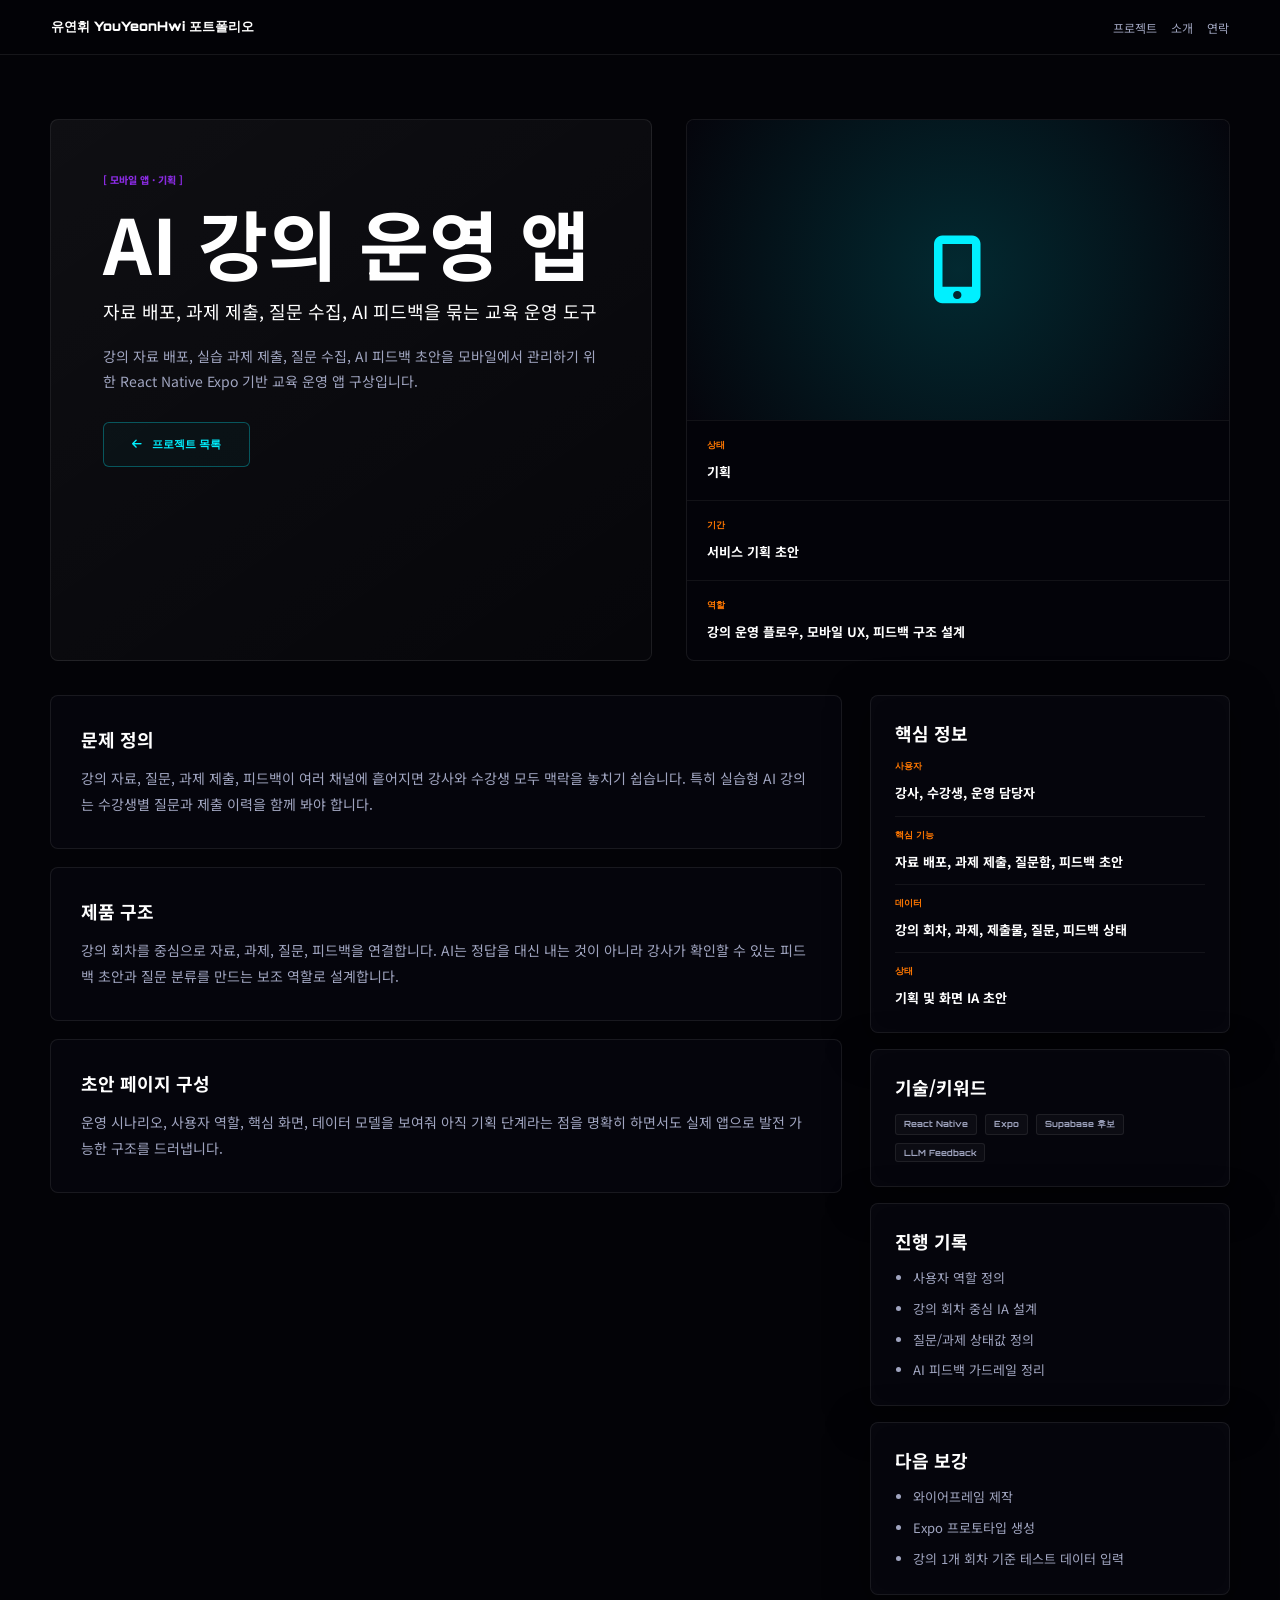
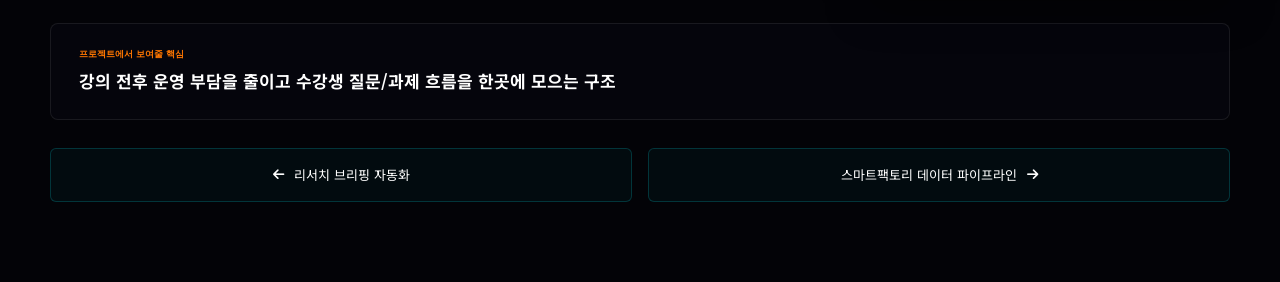
==== commit 61885ae2: "업데이트" ====
--- a/projects/lecture-app.html
+++ b/projects/lecture-app.html
@@ -1,14 +1,14 @@
-<!DOCTYPE html>
+﻿<!DOCTYPE html>
 <html lang="ko">
 <head>
   <meta charset="UTF-8">
   <meta name="viewport" content="width=device-width, initial-scale=1.0">
-  <title>AI 강의 운영 앱 | 여니 프로젝트</title>
+  <title>AI 강의 운영 앱 | 유연휘 YouYeonHwi 프로젝트</title>
   <link rel="preconnect" href="https://fonts.googleapis.com">
   <link rel="preconnect" href="https://fonts.gstatic.com" crossorigin>
   <link href="https://fonts.googleapis.com/css2?family=Noto+Sans+KR:wght@300;400;500;700;900&family=Orbitron:wght@400;600;800;900&display=swap" rel="stylesheet">
   <link rel="stylesheet" href="https://cdnjs.cloudflare.com/ajax/libs/font-awesome/6.4.0/css/all.min.css">
-  <link rel="stylesheet" href="../style.css?v=20260526l">
+  <link rel="stylesheet" href="../style.css?v=20260526n">
 </head>
 <body class="project-detail-page" data-project="lecture-app">
   <div id="project-detail-root"></div>
--- a/style.css
+++ b/style.css
@@ -155,10 +155,23 @@
   transform: translate(-50%, -50%) rotate(45deg);
 }
 
-/* Hide native cursor on desktop */
+/* Keep the native cursor visible. The custom HUD cursor was decorative, but it
+   can disappear over WebGL/browser overlays and make the page hard to use. */
+.custom-cursor {
+  display: none;
+}
+
 @media (pointer: fine) {
-  html, body, a, button, select, textarea, input {
-    cursor: none !important;
+  html, body {
+    cursor: default;
+  }
+
+  a, button, select, label, .project-card, .bullet, .sns-btn {
+    cursor: pointer;
+  }
+
+  input, textarea {
+    cursor: text;
   }
 }
 
@@ -2556,13 +2569,16 @@
   }
 
   .detail-topbar {
+    position: static;
     align-items: flex-start;
     flex-direction: column;
   }
 
   .detail-topbar nav {
     width: 100%;
-    justify-content: space-between;
+    flex-wrap: wrap;
+    justify-content: flex-start;
+    gap: 10px 14px;
   }
 
   .detail-hero-copy,
